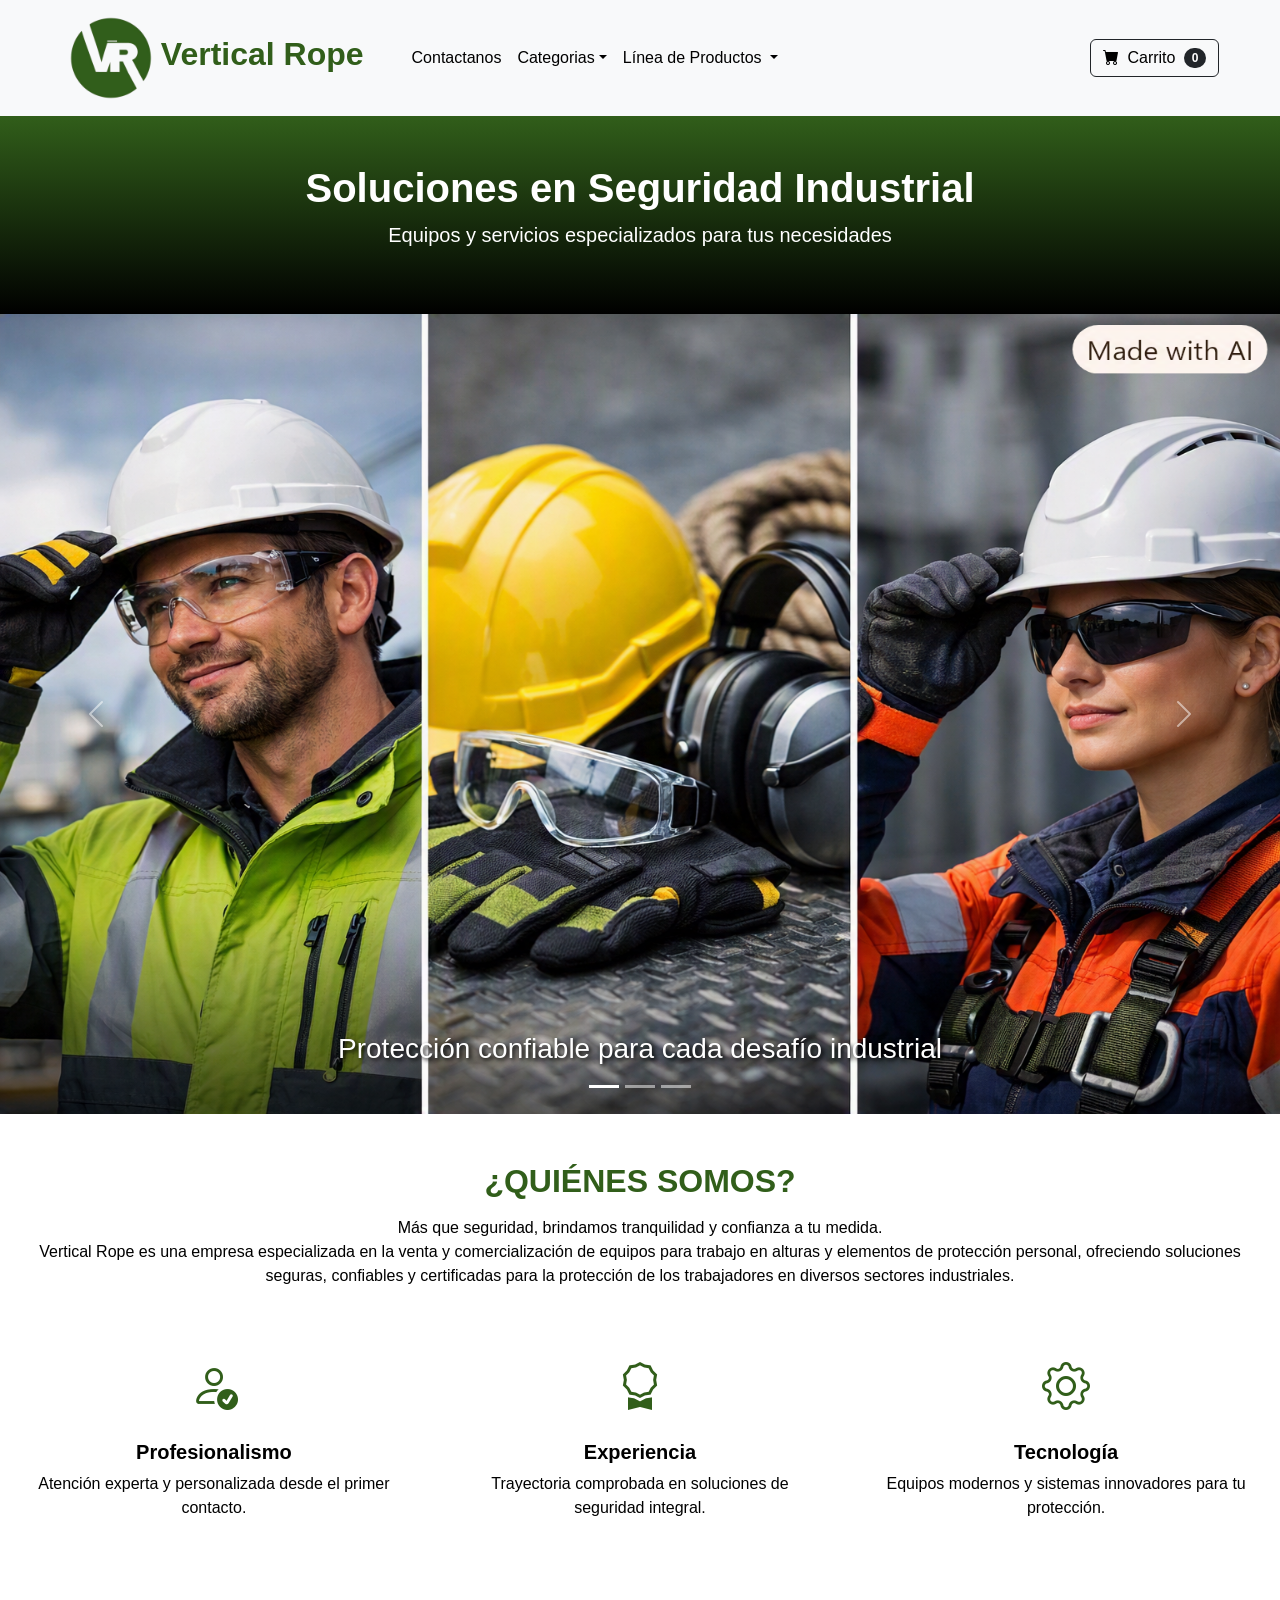
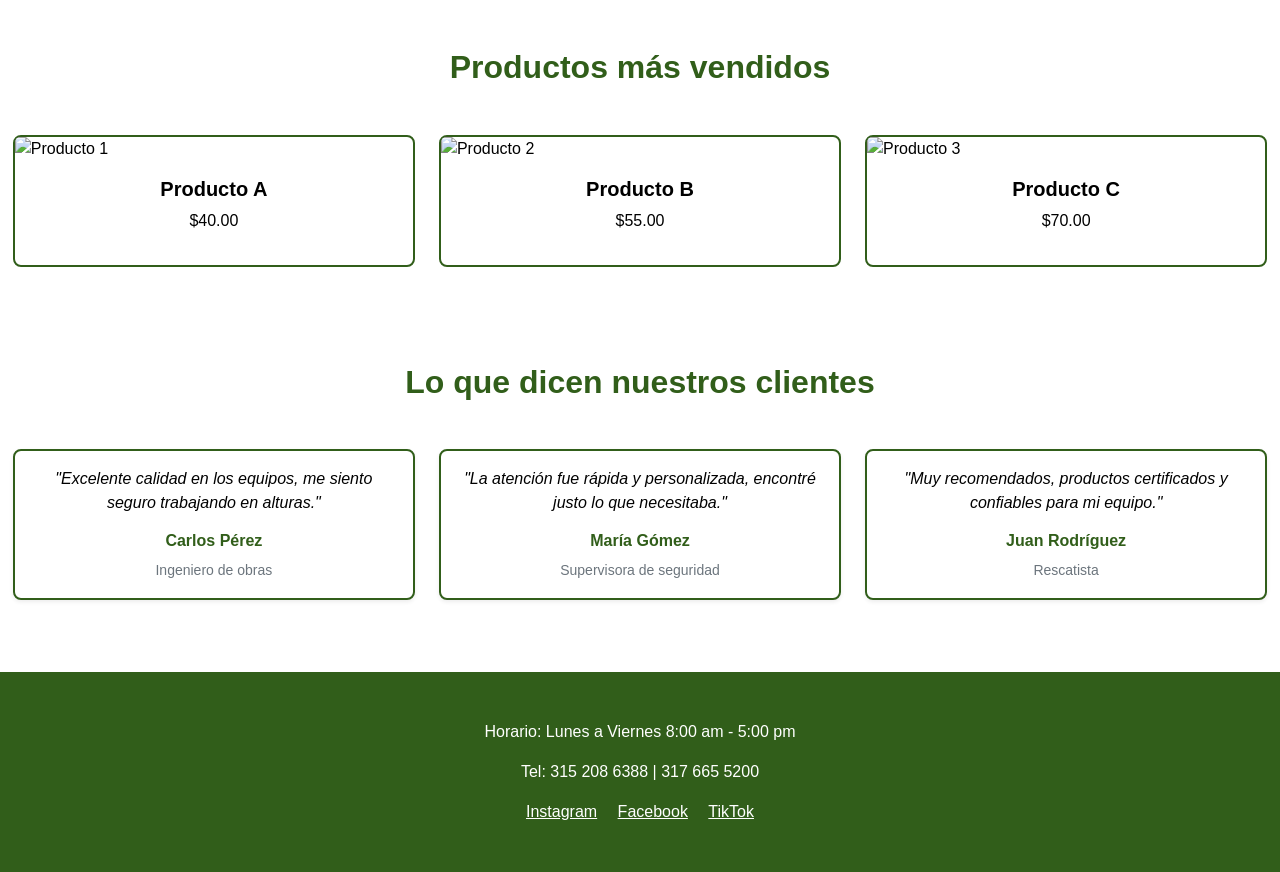
==== index.html @ 07f0287f "first commit" ====
<!DOCTYPE html>
<html lang="en">
    <head>
        <meta charset="utf-8" />
        <meta name="viewport" content="width=device-width, initial-scale=1, shrink-to-fit=no" />
        <meta name="description" content="" />
        <meta name="author" content="" />
        <title>Vertical Rope</title>
        <!-- Favicon-->
        <link rel="icon" type="image/x-icon" href="assets/favicon.ico" />
        <!-- Bootstrap icons-->
        <link href="https://cdn.jsdelivr.net/npm/bootstrap-icons@1.5.0/font/bootstrap-icons.css" rel="stylesheet" />
        <!-- Core theme CSS (includes Bootstrap)-->
        <link href="css/styles.css" rel="stylesheet" />
        <link href="css/custom.css" rel="stylesheet" />
    </head>
    <body>
        <!-- Navigation-->
        <nav class="navbar navbar-expand-lg navbar-light bg-light">
            <div class="container px-4 px-lg-5">
                <img src="image/logo principal.png" alt="" height="100px">
                <a class="navbar-brand" href="index.html"><h2>Vertical Rope</h2></a>
                <button class="navbar-toggler" type="button" data-bs-toggle="collapse" data-bs-target="#navbarSupportedContent" aria-controls="navbarSupportedContent" aria-expanded="false" aria-label="Toggle navigation"><span class="navbar-toggler-icon"></span></button>
                <div class="collapse navbar-collapse" id="navbarSupportedContent">
                    <ul class="navbar-nav me-auto mb-2 mb-lg-0 ms-lg-4">
                        <li class="nav-item"><a class="nav-link" href="contactanos.html">Contactanos</a></li>

                        <li class="nav-item dropdown">
                            <a class="nav-link dropdown-toggle" id="navbarDropdown" href="#" role="button" data-bs-toggle="dropdown" aria-expanded="false">Categorias</a>
                            <ul class="dropdown-menu" aria-labelledby="navbarDropdown">
                                <li><a class="dropdown-item" href="arborismo.html">Arborismo</a></li>
                                <li><a class="dropdown-item" href="proteccion_personal.html">Proteccion Personal</a></li>
                                <li><a class="dropdown-item" href="rescate_emergencias.html">Rescate y Emergencias</a></li>
                                <li><a class="dropdown-item" href="sistemas_ingenieria.html">Sitemas de Ingenieria</a></li>
                                <li><a class="dropdown-item" href="trabajo_alturas.html">Trabajo en Alturas</a></li>
                            </ul>
                        </li>
                        <!-- Dropdown Línea de Productos -->
                        <li class="nav-item dropdown">
                          <a class="nav-link dropdown-toggle" href="#" id="navbarDropdownProductos" 
                             role="button" data-bs-toggle="dropdown" aria-expanded="false">
                            Línea de Productos
                          </a>
                          <ul class="dropdown-menu" aria-labelledby="navbarDropdownProductos">
                            <li><a class="dropdown-item" href="#">Accesorios</a></li>
                            <li><a class="dropdown-item" href="#">Arnés</a></li>
                            <li><a class="dropdown-item" href="#">Ascendedores</a></li>
                            <li><a class="dropdown-item" href="#">Autorretractiles</a></li>
                            <li><a class="dropdown-item" href="#">Bloqueadores y arrestadores</a></li>
                            <li><a class="dropdown-item" href="#">Cascos e iluminación</a></li>
                            <li><a class="dropdown-item" href="#">Conectores</a></li>
                            <li><a class="dropdown-item" href="#">Cuerdas y cordinos</a></li>
                            <li><a class="dropdown-item" href="#">Descensores</a></li>
                            <li><a class="dropdown-item" href="#">Eslingas</a></li>
                            <li><a class="dropdown-item" href="#">Kits de rescate</a></li>
                            <li><a class="dropdown-item" href="#">Líneas de vida</a></li>
                            <li><a class="dropdown-item" href="#">Poleas</a></li>
                            <li><a class="dropdown-item" href="#">Protección auditiva</a></li>
                            <li><a class="dropdown-item" href="#">Protección corporal</a></li>
                            <li><a class="dropdown-item" href="#">Protección facial</a></li>
                            <li><a class="dropdown-item" href="#">Protección manual</a></li>
                            <li><a class="dropdown-item" href="#">Protección respiratoria</a></li>
                            <li><a class="dropdown-item" href="#">Protección visual</a></li>
                          </ul>
                        </li>
                    </ul>
                      <form class="d-flex">
                        <a href="carrito.html" class="btn btn-outline-dark">
                          <i class="bi-cart-fill me-1"></i>
                             Carrito
                             <span id="cart-count" class="badge bg-dark text-white ms-1 rounded-pill">0</span>
                        </a>
                      </form>
                </div>
            </div>
        </nav>


        <!-- Header-->
        <header class="bg-success text-white text-center py-5" style="background: linear-gradient(#315E1A, #000000);">
          <div class="container">
            <h1 style="color: #FFFFFF;">Soluciones en Seguridad Industrial</h1>
            <p class="lead">Equipos y servicios especializados para tus necesidades</p>
          </div>
        </header>

<!-- CARRUSEL DE IMÁGENES -->
<div id="carouselExampleCaptions" class="carousel slide" data-bs-ride="carousel">
  <div class="carousel-indicators">
    <button type="button" data-bs-target="#carouselExampleCaptions" data-bs-slide-to="0" class="active" aria-current="true" aria-label="Slide 1"></button>
    <button type="button" data-bs-target="#carouselExampleCaptions" data-bs-slide-to="1" aria-label="Slide 2"></button>
    <button type="button" data-bs-target="#carouselExampleCaptions" data-bs-slide-to="2" aria-label="Slide 3"></button>
  </div>

  <div class="carousel-inner">
    <div class="carousel-item active" data-bs-interval="4000">
      <img src="image/carrusel1.png" class="d-block w-100" alt="..." height="800px">
      <div class="carousel-caption d-none d-md-block">
        <h3>Protección confiable para cada desafío industrial</h3>
      </div>
    </div>
    <div class="carousel-item" data-bs-interval="4000">
      <img src="image/carrusel2.png" class="d-block w-100" alt="..." height="800px">
      <div class="carousel-caption d-none d-md-block">
        <h3>Equipos certificados que cuidan tu vida</h3>
      </div>
    </div>
    <div class="carousel-item" data-bs-interval="4000">
      <img src="image/carrusel3.png" class="d-block w-100" alt="..." height="800px">
      <div class="carousel-caption d-none d-md-block">
        <h3>Innovación y seguridad al alcance de tu empresa</h3>
      </div>
    </div>
  </div>

  <button class="carousel-control-prev" type="button" data-bs-target="#carouselExampleCaptions" data-bs-slide="prev">
    <span class="carousel-control-prev-icon" aria-hidden="true"></span>
    <span class="visually-hidden">Anterior</span>
  </button>
  <button class="carousel-control-next" type="button" data-bs-target="#carouselExampleCaptions" data-bs-slide="next">
    <span class="carousel-control-next-icon" aria-hidden="true"></span>
    <span class="visually-hidden">Siguiente</span>
  </button>
</div>

<!-- SECCIÓN QUIÉNES SOMOS -->
<section class="py-5" style="background-color:#FFFFFF;">
  <div class="container text-center">
    <h2 class="fw-bold" style="color:#315E1A; font-family:'League Spartan', sans-serif;">
      ¿QUIÉNES SOMOS?
    </h2>
    <p class="mt-3" style="color:#000000; font-family:'Canva Sans', sans-serif;">
      Más que seguridad, brindamos tranquilidad y confianza a tu medida.<br>
      Vertical Rope es una empresa especializada en la venta y comercialización de equipos para trabajo en alturas y elementos de protección personal, ofreciendo soluciones seguras, confiables y certificadas para la protección de los trabajadores en diversos sectores industriales.
    </p>

    <!-- Valores / Iconos -->
    <div class="row mt-5">
      <div class="col-md-4">
        <div class="card border-0">
          <div class="card-body">
            <i class="bi-person-check" style="font-size:3rem; color:#315E1A;"></i>
            <h5 class="mt-3 fw-bold" style="color:#000000;">Profesionalismo</h5>
            <p style="color:#000000;">Atención experta y personalizada desde el primer contacto.</p>
          </div>
        </div>
      </div>

      <div class="col-md-4">
        <div class="card border-0">
          <div class="card-body">
            <i class="bi-award" style="font-size:3rem; color:#315E1A;"></i>
            <h5 class="mt-3 fw-bold" style="color:#000000;">Experiencia</h5>
            <p style="color:#000000;">Trayectoria comprobada en soluciones de seguridad integral.</p>
          </div>
        </div>
      </div>

      <div class="col-md-4">
        <div class="card border-0">
          <div class="card-body">
            <i class="bi-gear" style="font-size:3rem; color:#315E1A;"></i>
            <h5 class="mt-3 fw-bold" style="color:#000000;">Tecnología</h5>
            <p style="color:#000000;">Equipos modernos y sistemas innovadores para tu protección.</p>
          </div>
        </div>
      </div>
    </div>
  </div>
</section>


<!-- Carrusel de productos más vendidos -->
<section class="py-5" style="background-color:#ffffff;">
  <div class="container">
    <h2 class="fw-bold text-center mb-5" style="color:#315E1A; font-family:'League Spartan', sans-serif;">
      Productos más vendidos
    </h2>

    <div id="carouselProductos" class="carousel slide" data-bs-ride="carousel" data-bs-interval="4000">
      <div class="carousel-inner">

        <!-- Slide 1 -->
        <div class="carousel-item active">
          <div class="row">
            <div class="col-md-4">
              <div class="card h-100">
                <img src="https://dummyimage.com/450x300/dee2e6/6c757d.jpg" class="card-img-top" alt="Producto 1">
                <div class="card-body text-center">
                  <h5 class="fw-bold">Producto A</h5>
                  <p>$40.00</p>
                </div>
              </div>
            </div>
            <div class="col-md-4">
              <div class="card h-100">
                <img src="https://dummyimage.com/450x300/dee2e6/6c757d.jpg" class="card-img-top" alt="Producto 2">
                <div class="card-body text-center">
                  <h5 class="fw-bold">Producto B</h5>
                  <p>$55.00</p>
                </div>
              </div>
            </div>
            <div class="col-md-4">
              <div class="card h-100">
                <img src="https://dummyimage.com/450x300/dee2e6/6c757d.jpg" class="card-img-top" alt="Producto 3">
                <div class="card-body text-center">
                  <h5 class="fw-bold">Producto C</h5>
                  <p>$70.00</p>
                </div>
              </div>
            </div>
          </div>
        </div>

        <!-- Slide 2 -->
        <div class="carousel-item">
          <div class="row">
            <div class="col-md-4">
              <div class="card h-100">
                <img src="https://dummyimage.com/450x300/dee2e6/6c757d.jpg" class="card-img-top" alt="Producto 4">
                <div class="card-body text-center">
                  <h5 class="fw-bold">Producto D</h5>
                  <p>$80.00</p>
                </div>
              </div>
            </div>
            <div class="col-md-4">
              <div class="card h-100">
                <img src="https://dummyimage.com/450x300/dee2e6/6c757d.jpg" class="card-img-top" alt="Producto 5">
                <div class="card-body text-center">
                  <h5 class="fw-bold">Producto E</h5>
                  <p>$95.00</p>
                </div>
              </div>
            </div>
            <div class="col-md-4">
              <div class="card h-100">
                <img src="https://dummyimage.com/450x300/dee2e6/6c757d.jpg" class="card-img-top" alt="Producto 6">
                <div class="card-body text-center">
                  <h5 class="fw-bold">Producto F</h5>
                  <p>$120.00</p>
                </div>
              </div>
            </div>
          </div>
        </div>

        <!-- Slide 3 -->
        <div class="carousel-item">
          <div class="row">
            <div class="col-md-4">
              <div class="card h-100">
                <img src="https://dummyimage.com/450x300/dee2e6/6c757d.jpg" class="card-img-top" alt="Producto 7">
                <div class="card-body text-center">
                  <h5 class="fw-bold">Producto G</h5>
                  <p>$130.00</p>
                </div>
              </div>
            </div>
            <div class="col-md-4">
              <div class="card h-100">
                <img src="https://dummyimage.com/450x300/dee2e6/6c757d.jpg" class="card-img-top" alt="Producto 8">
                <div class="card-body text-center">
                  <h5 class="fw-bold">Producto H</h5>
                  <p>$150.00</p>
                </div>
              </div>
            </div>
            <div class="col-md-4">
              <div class="card h-100">
                <img src="https://dummyimage.com/450x300/dee2e6/6c757d.jpg" class="card-img-top" alt="Producto 9">
                <div class="card-body text-center">
                  <h5 class="fw-bold">Producto I</h5>
                  <p>$200.00</p>
                </div>
              </div>
            </div>
          </div>
        </div>

      </div>

      <!-- Controles -->
      <button class="carousel-control-prev" type="button" data-bs-target="#carouselProductos" data-bs-slide="prev">
        <span class="carousel-control-prev-icon"></span>
      </button>
      <button class="carousel-control-next" type="button" data-bs-target="#carouselProductos" data-bs-slide="next">
        <span class="carousel-control-next-icon"></span>
      </button>
    </div>
  </div>
</section>


<!-- Sección de testimonios -->
<section class="py-5" style="background-color:#ffffff;">
  <div class="container">
    <h2 class="fw-bold text-center mb-5" style="color:#315E1A; font-family:'League Spartan', sans-serif;">
      Lo que dicen nuestros clientes
    </h2>
    <div class="row">
      <!-- Testimonio 1 -->
      <div class="col-md-4 mb-4">
        <div class="card h-100 shadow-sm">
          <div class="card-body text-center">
            <p class="card-text fst-italic">
              "Excelente calidad en los equipos, me siento seguro trabajando en alturas."
            </p>
            <h6 class="fw-bold mt-3" style="color:#315E1A;">Carlos Pérez</h6>
            <small class="text-muted">Ingeniero de obras</small>
          </div>
        </div>
      </div>
      <!-- Testimonio 2 -->
      <div class="col-md-4 mb-4">
        <div class="card h-100 shadow-sm">
          <div class="card-body text-center">
            <p class="card-text fst-italic">
              "La atención fue rápida y personalizada, encontré justo lo que necesitaba."
            </p>
            <h6 class="fw-bold mt-3" style="color:#315E1A;">María Gómez</h6>
            <small class="text-muted">Supervisora de seguridad</small>
          </div>
        </div>
      </div>
      <!-- Testimonio 3 -->
      <div class="col-md-4 mb-4">
        <div class="card h-100 shadow-sm">
          <div class="card-body text-center">
            <p class="card-text fst-italic">
              "Muy recomendados, productos certificados y confiables para mi equipo."
            </p>
            <h6 class="fw-bold mt-3" style="color:#315E1A;">Juan Rodríguez</h6>
            <small class="text-muted">Rescatista</small>
          </div>
        </div>
      </div>
    </div>
  </div>
</section>


        
        <!-- Footer-->
        <footer class="py-5" style="background-color:#315E1A;">
          <div class="container text-center text-white">
            <p>Horario: Lunes a Viernes 8:00 am - 5:00 pm</p>
            <p>Tel: 315 208 6388 | 317 665 5200</p>
            <div>
              <a href="https://www.instagram.com/" class="text-white mx-2" target="_blank" rel="noopener noreferrer">Instagram</a>
              <a href="https://www.facebook.com/" class="text-white mx-2" target="_blank" rel="noopener noreferrer">Facebook</a>
              <a href="https://www.tiktok.com/" class="text-white mx-2" target="_blank" rel="noopener noreferrer">TikTok</a>
            </div>
          </div>
        </footer>

        <!-- Bootstrap core JS-->
        <script src="https://cdn.jsdelivr.net/npm/bootstrap@5.2.3/dist/js/bootstrap.bundle.min.js"></script>
        <!-- Core theme JS-->
        <script src="js/scripts.js"></script>
        <script src="js/carrito.js"></script>

    </body>
</html>
---- css/custom.css ----
/* Paleta de colores */
:root {
  --primary-green: #315E1A;
  --black: #000000;
  --white: #FFFFFF;
}

/* Forzar color negro en todos los links de la navbar */
.navbar-light .navbar-nav .nav-link {
  color: #000 !important;
}

/* Forzar color negro en la marca (nombre/logo) */
.navbar-light .navbar-brand {
  color: #000 !important;
}

/* Opcional: hover verde corporativo */
.navbar-light .navbar-nav .nav-link:hover {
  color: #315E1A !important;
}


/* Estilos generales del carrito */
#lista-carrito {
  margin-top: 20px;
}

#lista-carrito table {
  background-color: #ffffff;
  border-radius: 8px;
  overflow: hidden;
}

#lista-carrito th {
  background-color: #315E1A;
  color: #fff;
  text-align: center;
}

#lista-carrito td {
  vertical-align: middle;
  text-align: center;
}

/* Botón eliminar */
#lista-carrito .btn-danger {
  background-color: #dc3545;
  border: none;
  transition: 0.3s;
}

#lista-carrito .btn-danger:hover {
  background-color: #a71d2a;
}

/* Total */
#lista-carrito h5 {
  text-align: right;
  font-weight: bold;
  color: #315E1A;
  margin-top: 15px;
}



.container {
  max-width: 98%;
  padding-left: 0;
  padding-right: 0;
}


/* Tipografías */
body {
  font-family: 'Canva Sans', sans-serif;
  background-color: var(--white);
  color: var(--black);
}
.carousel-caption h3 {
  color: #FFFFFF;
  text-shadow: 2px 2px 4px #000000;
}
h1, h2, h4 {
  font-family: 'League Spartan', sans-serif;
  color: var(--primary-green);
  font-weight: 700;
}

/* Dropdown personalizado */
.dropdown-menu {
  background-color: #FFFFFF; /* Fondo blanco */
  border: 2px solid #315E1A; /* Borde verde */
}

.dropdown-item {
  color: #000000;
  font-family: 'Canva Sans', sans-serif;
}

.dropdown-item:hover {
  background-color: #315E1A;
  color: #FFFFFF;
}

.contact-info {
  background-color: #315E1A;   /* Verde corporativo */
  color: #FFFFFF;              /* Texto blanco */
  padding: 30px;
  border-radius: 10px;
  box-shadow: 0 4px 8px rgba(0,0,0,0.2);
}
.contact-info h4 {
  font-family: 'League Spartan', sans-serif;
}
.contact-info p {
  font-family: 'Canva Sans', sans-serif;
}


/* Header y navegación */
.navbar {
  background-color: var(--primary-green);
}
.navbar a {
  color: var(--black);
  font-family: 'League Spartan', sans-serif;
}
.navbar a:hover {
  color: var(--black);
}

/* Botones */
.btn-primary {
  background-color: var(--primary-green);
  border-color: var(--primary-green);
  color: var(--white);
  font-family: 'League Spartan', sans-serif;
}
.btn-primary:hover {
  background-color: var(--black);
  border-color: var(--black);
}

/* Tarjetas de categorías */
.card {
  border: 2px solid var(--primary-green);
  border-radius: 8px;
}
.card-title {
  font-family: 'League Spartan', sans-serif;
  color: var(--black);
}
.card-body {
  font-family: 'Canva Sans', sans-serif;
}

/* Footer */
footer {
  background-color: var(--primary-green);
  color: var(--white);
  padding: 20px;
  text-align: center;
}
footer a {
  color: var(--white);
}
footer a:hover {
  color: var(--black);
}
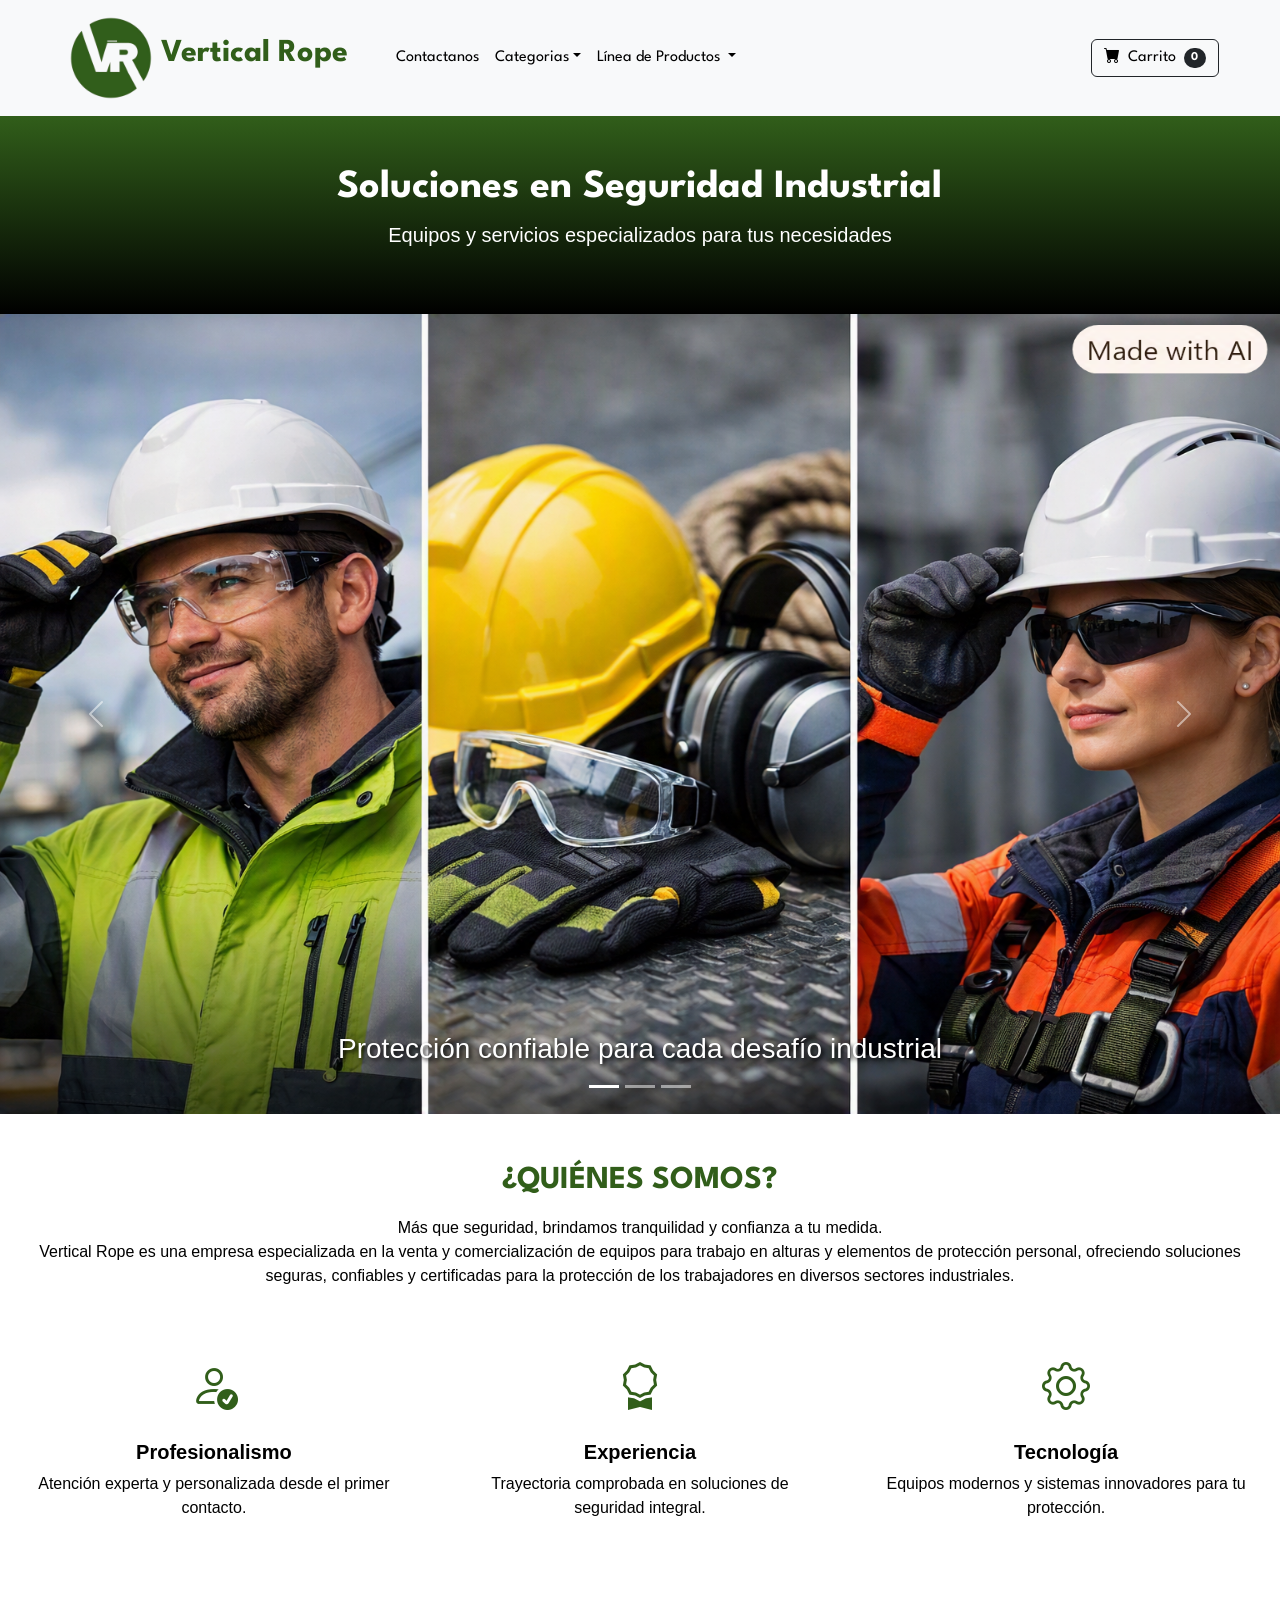
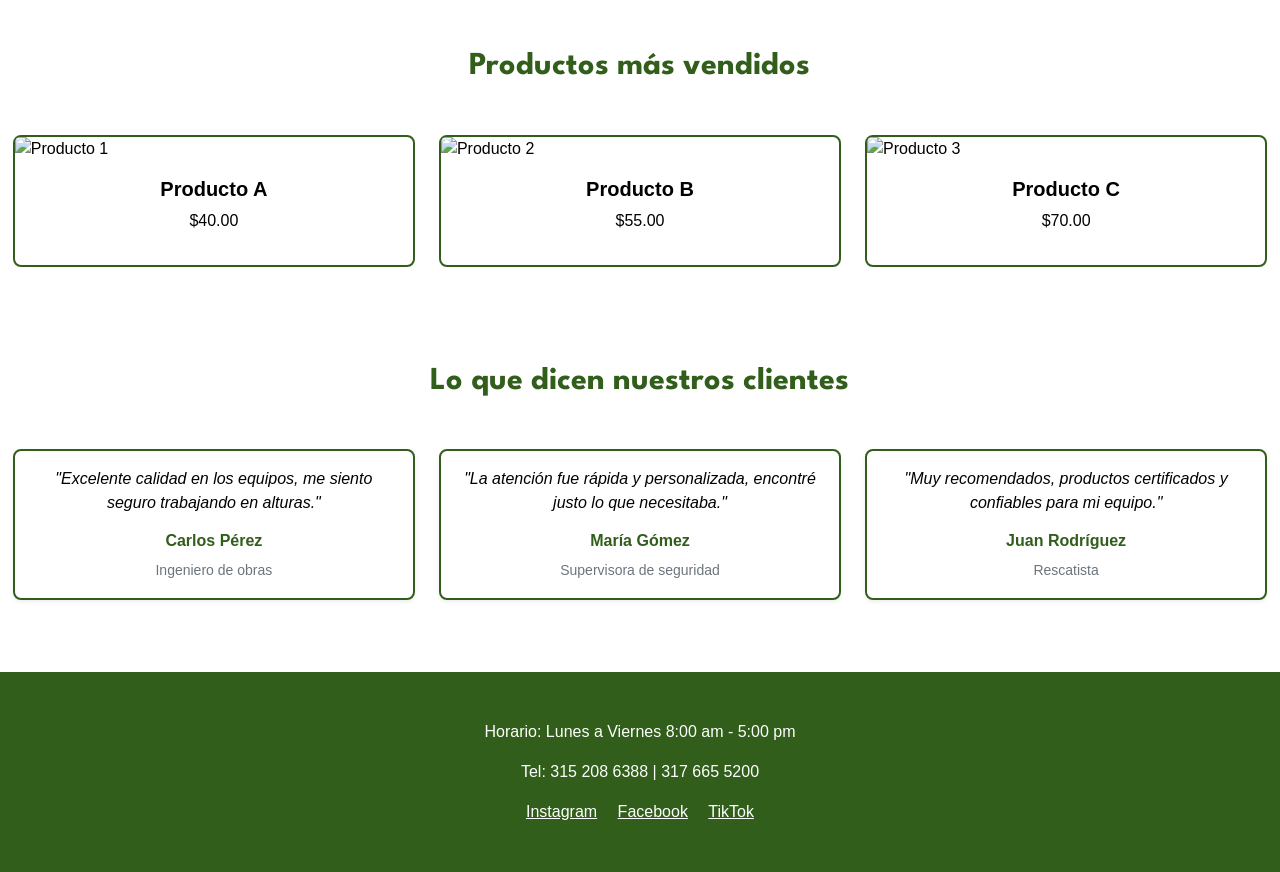
==== commit 11b43cb4: "Actualización de estilos y carrito" ====
--- a/index.html
+++ b/index.html
@@ -10,6 +10,7 @@
         <link rel="icon" type="image/x-icon" href="assets/favicon.ico" />
         <!-- Bootstrap icons-->
         <link href="https://cdn.jsdelivr.net/npm/bootstrap-icons@1.5.0/font/bootstrap-icons.css" rel="stylesheet" />
+        <link href="https://fonts.googleapis.com/css2?family=League+Spartan:wght@400;600&display=swap" rel="stylesheet">
         <!-- Core theme CSS (includes Bootstrap)-->
         <link href="css/styles.css" rel="stylesheet" />
         <link href="css/custom.css" rel="stylesheet" />
--- a/css/custom.css
+++ b/css/custom.css
@@ -4,6 +4,12 @@
   --black: #000000;
   --white: #FFFFFF;
 }
+
+/* Aplicar League Spartan a la navbar */
+.navbar, .navbar-brand, .navbar-nav .nav-link {
+  font-family: 'League Spartan', sans-serif !important;
+}
+
 
 /* Forzar color negro en todos los links de la navbar */
 .navbar-light .navbar-nav .nav-link {
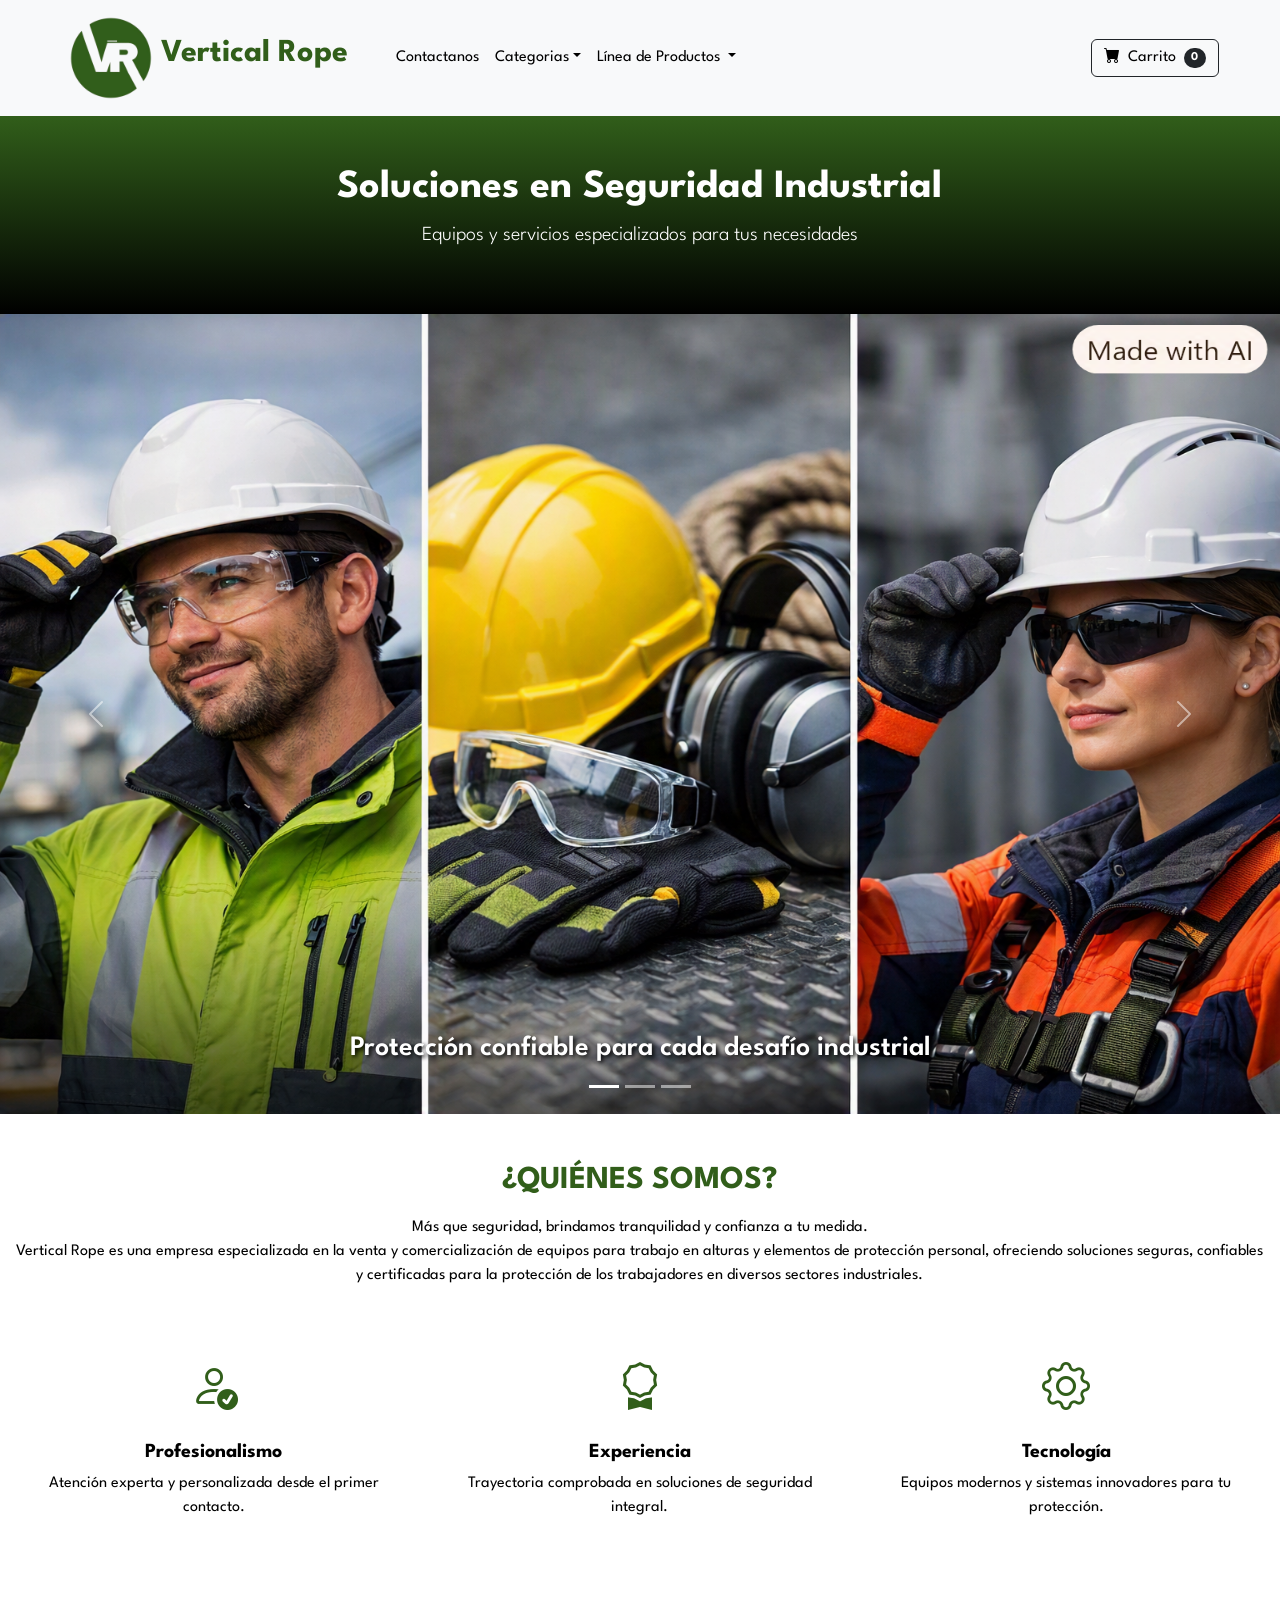
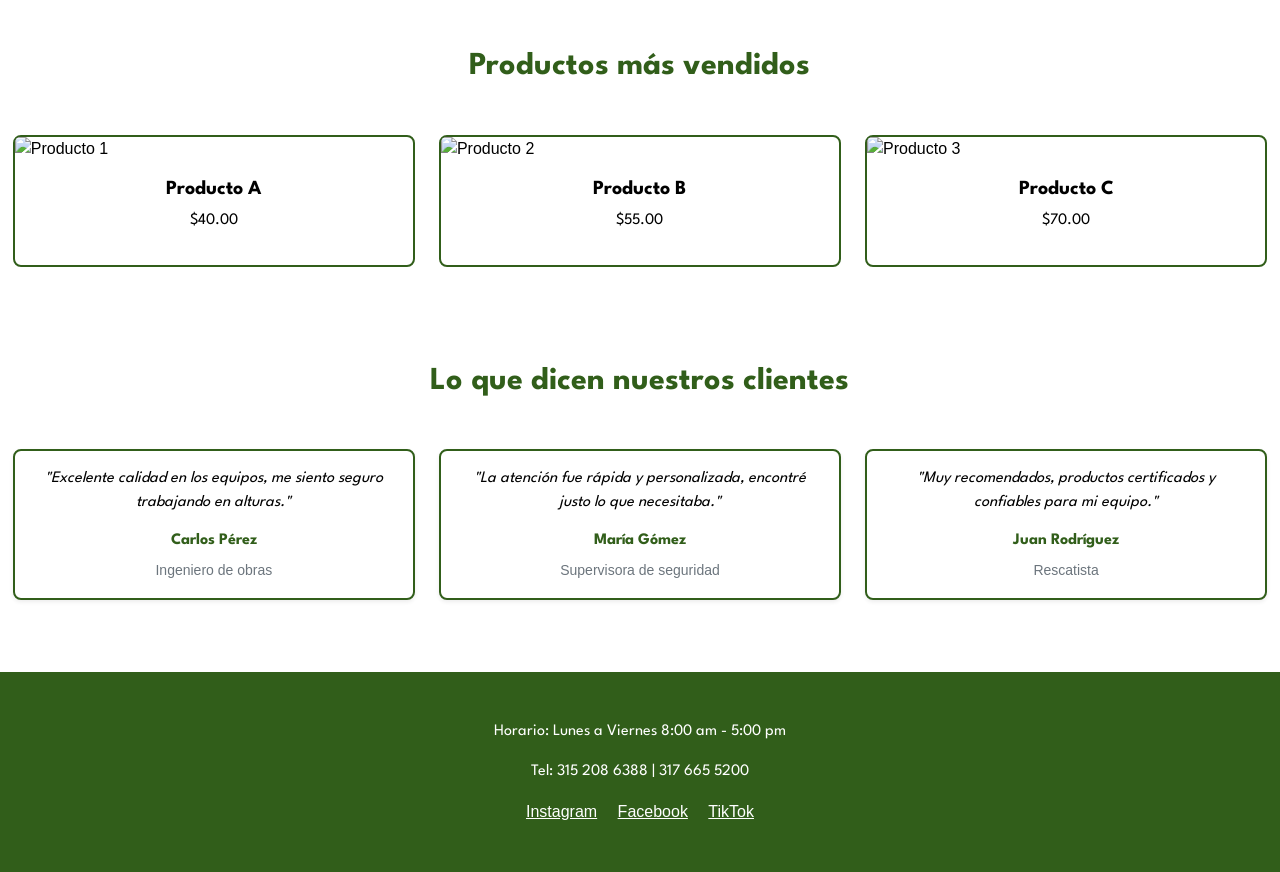
==== commit 6ea7d5d4: "Actualización en rama main" ====
--- a/index.html
+++ b/index.html
@@ -7,7 +7,7 @@
         <meta name="author" content="" />
         <title>Vertical Rope</title>
         <!-- Favicon-->
-        <link rel="icon" type="image/x-icon" href="assets/favicon.ico" />
+        <link rel="icon" type="image/x-icon" href="image/logo principal.png">
         <!-- Bootstrap icons-->
         <link href="https://cdn.jsdelivr.net/npm/bootstrap-icons@1.5.0/font/bootstrap-icons.css" rel="stylesheet" />
         <link href="https://fonts.googleapis.com/css2?family=League+Spartan:wght@400;600&display=swap" rel="stylesheet">
--- a/css/custom.css
+++ b/css/custom.css
@@ -9,6 +9,17 @@
 .navbar, .navbar-brand, .navbar-nav .nav-link {
   font-family: 'League Spartan', sans-serif !important;
 }
+
+h1, h2, h3, h4, h5, h6 {
+  font-family: 'League Spartan', sans-serif !important;
+  font-weight: 600; /* más grueso para títulos */
+}
+
+p, label, input, textarea, button {
+  font-family: 'League Spartan', sans-serif !important;
+  font-weight: 400; /* más ligero para textos normales */
+}
+
 
 
 /* Forzar color negro en todos los links de la navbar */
